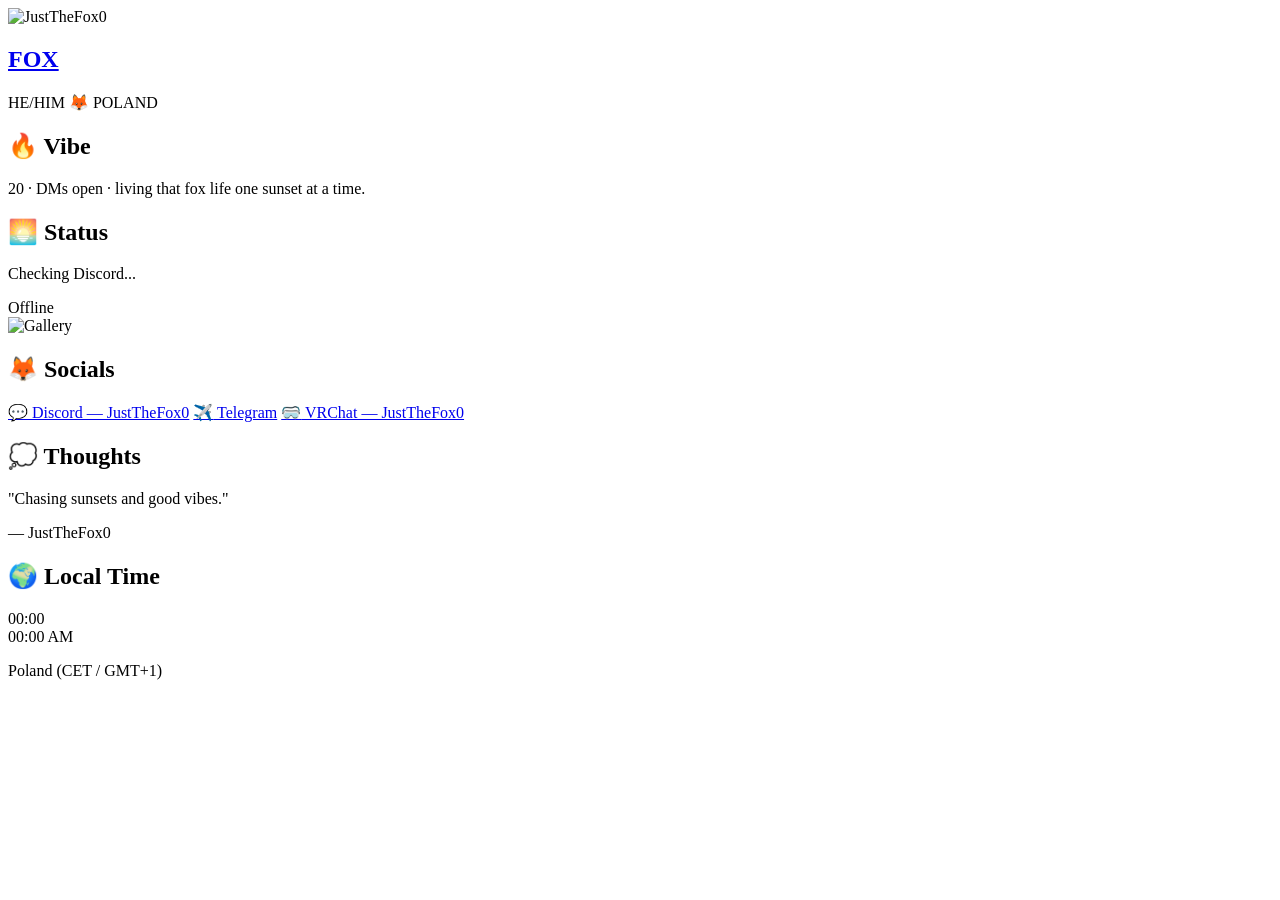
==== justthefox.html @ ee6e3e21 "Create justthefox.html" ====
<!DOCTYPE html>
<html lang="en">
<head>
    <meta charset="UTF-8">
    <meta name="viewport" content="width=device-width, initial-scale=1.0">
    <title>JustTheFox0 🦊 Sunset</title>
    <link href="https://fonts.googleapis.com/css2?family=Nunito:wght@400;700;900&display=swap" rel="stylesheet">
    <link rel="stylesheet" href="justthefox.css">
</head>
<body>
    <div class="ember-container" id="ember-container"></div>

    <main class="bento-grid">
        <article class="bento-box profile-box glass">
            <img src="./assets/images/justthefox-main.jpg" alt="JustTheFox0" class="profile-img">
            <div class="profile-text">
                <a href="./index.html" class="back-link" title="Back to switcher">
                    <h1>FOX</h1>
                </a>
                <p class="pronouns">HE/HIM 🦊 POLAND</p>
            </div>
        </article>

        <article class="bento-box bio-box glass">
            <h2>🔥 Vibe</h2>
            <p>20 · DMs open · living that fox life one sunset at a time.</p>
        </article>

        <article class="bento-box status-box glass">
            <h2>🌅 Status</h2>
            <p id="discord-status-text">Checking Discord...</p>
            <div class="status-row">
                <div class="status-indicator" id="status-dot"></div>
                <span id="status-label" class="subtext">Offline</span>
            </div>
        </article>

        <article class="bento-box gallery-box glass">
            <img src="./assets/images/justthefox-main.jpg" alt="Gallery" class="gallery-img" id="gallery-target">
        </article>

        <article class="bento-box socials-box glass">
            <h2>🦊 Socials</h2>
            <div class="link-buttons">
                <a href="#" class="social-btn"><span class="icon">💬</span> Discord — JustTheFox0</a>
                <a href="https://t.me/JustTheFox0" class="social-btn" target="_blank"><span class="icon">✈️</span> Telegram</a>
                <a href="#" class="social-btn"><span class="icon">🥽</span> VRChat — JustTheFox0</a>
            </div>
        </article>

        <article class="bento-box quotes-box glass">
            <h2>💭 Thoughts</h2>
            <p class="quote-text" id="quote-target">"Chasing sunsets and good vibes."</p>
            <p class="subtext">— JustTheFox0</p>
        </article>

        <article class="bento-box extra-box glass">
            <h2>🌍 Local Time</h2>
            <div class="time-container">
                <div class="main-time" id="clock-24">00:00</div>
                <div class="sub-time" id="clock-12">00:00 AM</div>
            </div>
            <p class="subtext">Poland (CET / GMT+1)</p>
        </article>
    </main>

    <script src="justthefox-script.js"></script>
</body>
</html>
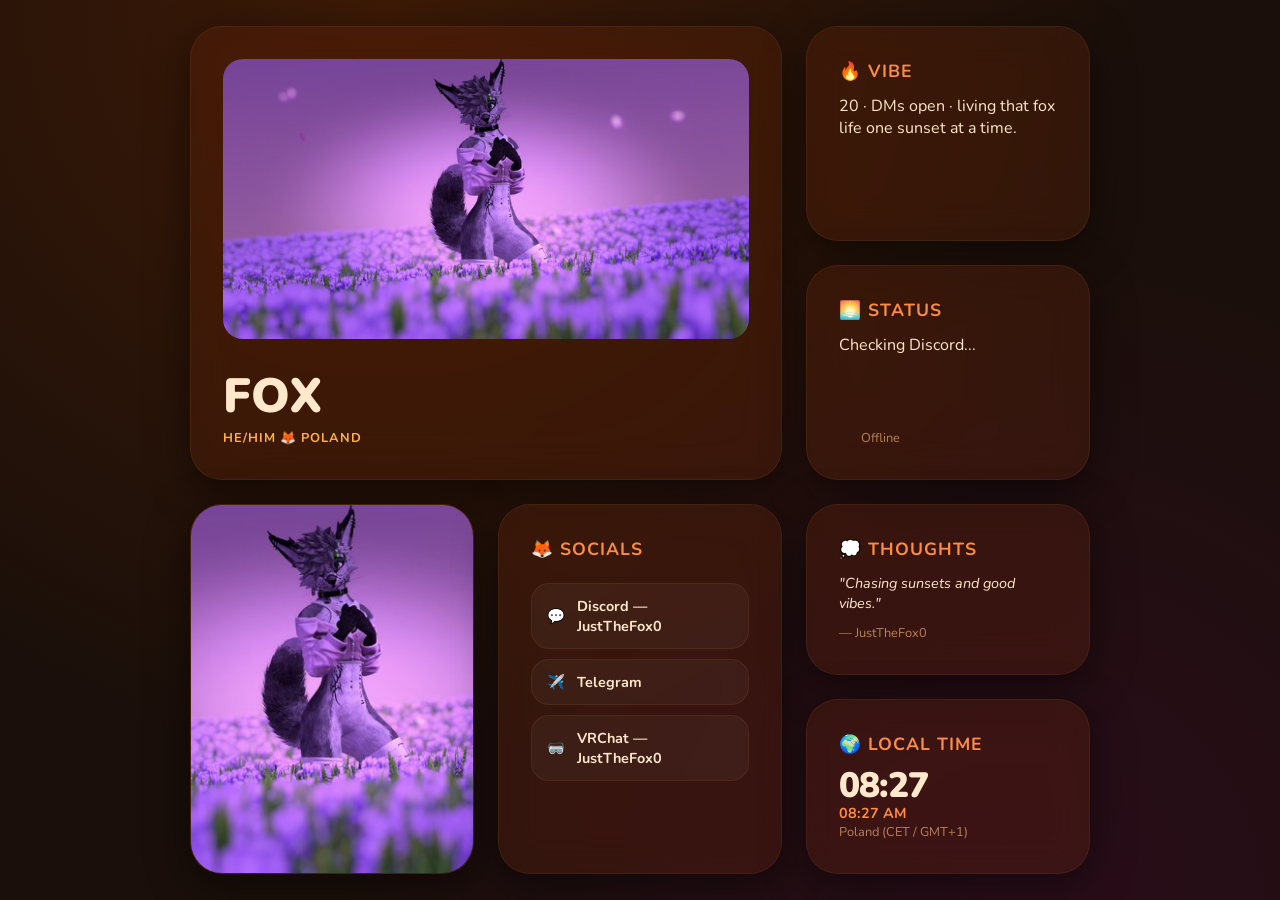
==== commit b55fefe7: "Update justthefox.html" ====
--- a/justthefox.html
+++ b/justthefox.html
@@ -42,7 +42,7 @@
         <article class="bento-box socials-box glass">
             <h2>🦊 Socials</h2>
             <div class="link-buttons">
-                <a href="#" class="social-btn"><span class="icon">💬</span> Discord — JustTheFox0</a>
+                <a href="https://discord.com/users/649345224287715328" class="social-btn"><span class="icon">💬</span> Discord — JustTheFox0</a>
                 <a href="https://t.me/JustTheFox0" class="social-btn" target="_blank"><span class="icon">✈️</span> Telegram</a>
                 <a href="#" class="social-btn"><span class="icon">🥽</span> VRChat — JustTheFox0</a>
             </div>
--- a/justthefox.css
+++ b/justthefox.css
@@ -0,0 +1,172 @@
+:root {
+    --bg-color: #1a0f0a;
+    --glass-bg: rgba(80, 35, 15, 0.42);
+    --glass-border: rgba(255, 160, 80, 0.08);
+    --accent-glow: #FF8C42;
+    --accent-warm: #FFB347;
+    --text-primary: #FFE8CC;
+    --text-muted: #B8825A;
+}
+
+* { margin: 0; padding: 0; box-sizing: border-box; }
+
+body {
+    background-color: var(--bg-color);
+    background-image:
+        radial-gradient(circle at 30% 0%, #3d1a06 0%, transparent 60%),
+        radial-gradient(circle at 80% 100%, #2a0d1a 0%, transparent 50%),
+        radial-gradient(circle at 50% 50%, #1a0f0a 0%, var(--bg-color) 100%);
+    color: var(--text-primary);
+    font-family: 'Nunito', sans-serif;
+    min-height: 100vh;
+    display: flex;
+    justify-content: center;
+    align-items: center;
+    padding: 20px;
+    overflow-x: hidden;
+}
+
+@media (min-width: 768px) { body { overflow: hidden; height: 100vh; } }
+@media (max-width: 767px) { body { overflow-y: auto; align-items: flex-start; } }
+
+/* --- BENTO GRID --- */
+.bento-grid {
+    display: grid;
+    gap: 1.5rem;
+    width: 100%;
+    max-width: 900px;
+    z-index: 10;
+    grid-template-columns: 1fr;
+}
+
+.gallery-box { padding: 0 !important; overflow: hidden; display: flex; }
+
+@media (min-width: 768px) {
+    .bento-grid {
+        grid-template-columns: repeat(3, 1fr);
+        grid-template-areas:
+            "profile profile bio"
+            "profile profile status"
+            "gallery socials quotes"
+            "gallery socials extra";
+    }
+    .profile-box { grid-area: profile; }
+    .bio-box     { grid-area: bio; }
+    .status-box  { grid-area: status; }
+    .gallery-box { grid-area: gallery; grid-row: span 2; }
+    .socials-box { grid-area: socials; grid-row: span 2; }
+    .quotes-box  { grid-area: quotes; }
+    .extra-box   { grid-area: extra; }
+}
+
+/* --- GLASS --- */
+.glass {
+    background: var(--glass-bg);
+    border-radius: 32px;
+    padding: 2rem;
+    backdrop-filter: blur(20px) saturate(140%);
+    -webkit-backdrop-filter: blur(20px) saturate(140%);
+    border: 1px solid var(--glass-border);
+    box-shadow: 0 10px 40px rgba(0,0,0,0.5);
+    transition: all 0.4s cubic-bezier(0.175, 0.885, 0.32, 1.275);
+    display: flex;
+    flex-direction: column;
+}
+
+.glass:hover {
+    transform: scale(1.02);
+    border-color: var(--accent-glow);
+    box-shadow: 0 0 28px rgba(255, 140, 66, 0.2);
+}
+
+/* --- IMAGES --- */
+.profile-img {
+    height: 280px; width: 100%; border-radius: 20px;
+    object-fit: cover; object-position: center 15%; margin-bottom: 1.5rem;
+}
+.gallery-img {
+    height: 100%; width: 100%;
+    object-fit: cover; border-radius: 0;
+    min-height: 300px;
+    transition: opacity 0.5s ease;
+    transform: scale(1.01);
+}
+
+/* --- TYPOGRAPHY --- */
+h1 { font-size: 3rem; font-weight: 900; cursor: pointer; transition: opacity 0.2s; }
+h1:hover { opacity: 0.7; }
+.back-link { text-decoration: none; color: inherit; }
+h2 { font-size: 1.1rem; color: var(--accent-glow); margin-bottom: 12px; text-transform: uppercase; letter-spacing: 1px; }
+.subtext  { color: var(--text-muted); font-size: 0.8rem; }
+.pronouns { color: var(--accent-warm); font-size: 0.8rem; font-weight: 700; letter-spacing: 1px; text-transform: uppercase; }
+
+/* --- STATUS --- */
+#discord-status-text { transition: opacity 0.4s ease; margin-bottom: 5px; min-height: 1.2em; }
+.status-row { display: flex; align-items: center; gap: 10px; margin-top: auto; }
+.status-indicator { width: 12px; height: 12px; border-radius: 50%; animation: pulse-glow 2s infinite; }
+
+/* --- CLOCK --- */
+.main-time { font-size: 2.2rem; font-weight: 900; letter-spacing: -1px; line-height: 1; }
+.main-time span { animation: blink 2s infinite; }
+.sub-time { font-size: 0.9rem; color: var(--accent-glow); font-weight: 700; text-transform: uppercase; }
+
+/* --- FADE --- */
+.fade-out { opacity: 0; }
+.fade-in  { opacity: 1; }
+
+@keyframes blink      { 0%, 100% { opacity: 1; } 50% { opacity: 0.3; } }
+@keyframes pulse-glow { 0%, 100% { transform: scale(1); opacity: 1; } 50% { transform: scale(1.2); opacity: 0.7; } }
+
+/* --- SOCIALS --- */
+.link-buttons { display: flex; flex-direction: column; gap: 10px; margin-top: 10px; }
+.social-btn {
+    display: flex; align-items: center; gap: 12px;
+    background: rgba(255,255,255,0.04);
+    color: var(--text-primary); text-decoration: none;
+    padding: 12px 15px; border-radius: 18px;
+    font-weight: 700; font-size: 0.9rem;
+    border: 1px solid var(--glass-border);
+    transition: 0.3s;
+}
+.social-btn:hover {
+    background: rgba(255, 140, 66, 0.14);
+    border-color: var(--accent-glow);
+    transform: translateX(5px);
+}
+
+/* --- THOUGHTS --- */
+.quote-text {
+    font-style: italic; font-size: 0.9rem;
+    line-height: 1.4; margin-bottom: 10px;
+    transition: opacity 0.5s ease;
+}
+
+/* --- EMBER PARTICLES --- */
+.ember-container {
+    position: fixed; top: 0; left: 0;
+    width: 100%; height: 100%;
+    pointer-events: none; z-index: 0; overflow: hidden;
+}
+.ember {
+    position: absolute; bottom: -10px;
+    border-radius: 50%;
+    background: radial-gradient(circle, rgba(255,160,60,0.7) 0%, transparent 70%);
+    animation: emberRise linear infinite;
+}
+@keyframes emberRise {
+    0%   { transform: translateY(0) translateX(0) scale(1); opacity: 0; }
+    10%  { opacity: 1; }
+    50%  { transform: translateY(-50vh) translateX(20px) scale(0.8); }
+    90%  { opacity: 0.4; }
+    100% { transform: translateY(-105vh) translateX(-10px) scale(0.3); opacity: 0; }
+}
+
+/* --- SPOTIFY STATUS --- */
+.status-box { background-size: cover !important; transition: background-image 0.5s ease, all 0.4s cubic-bezier(0.175, 0.885, 0.32, 1.275); }
+.status-box.is-listening { cursor: pointer; }
+.status-box.is-listening:active { transform: scale(0.98); }
+
+/* --- NO SELECT --- */
+html, body { -webkit-user-select: none; -ms-user-select: none; user-select: none; }
+img { -webkit-user-drag: none; user-drag: none; pointer-events: none; }
+.selectable { -webkit-user-select: text; user-select: text; pointer-events: auto; }
